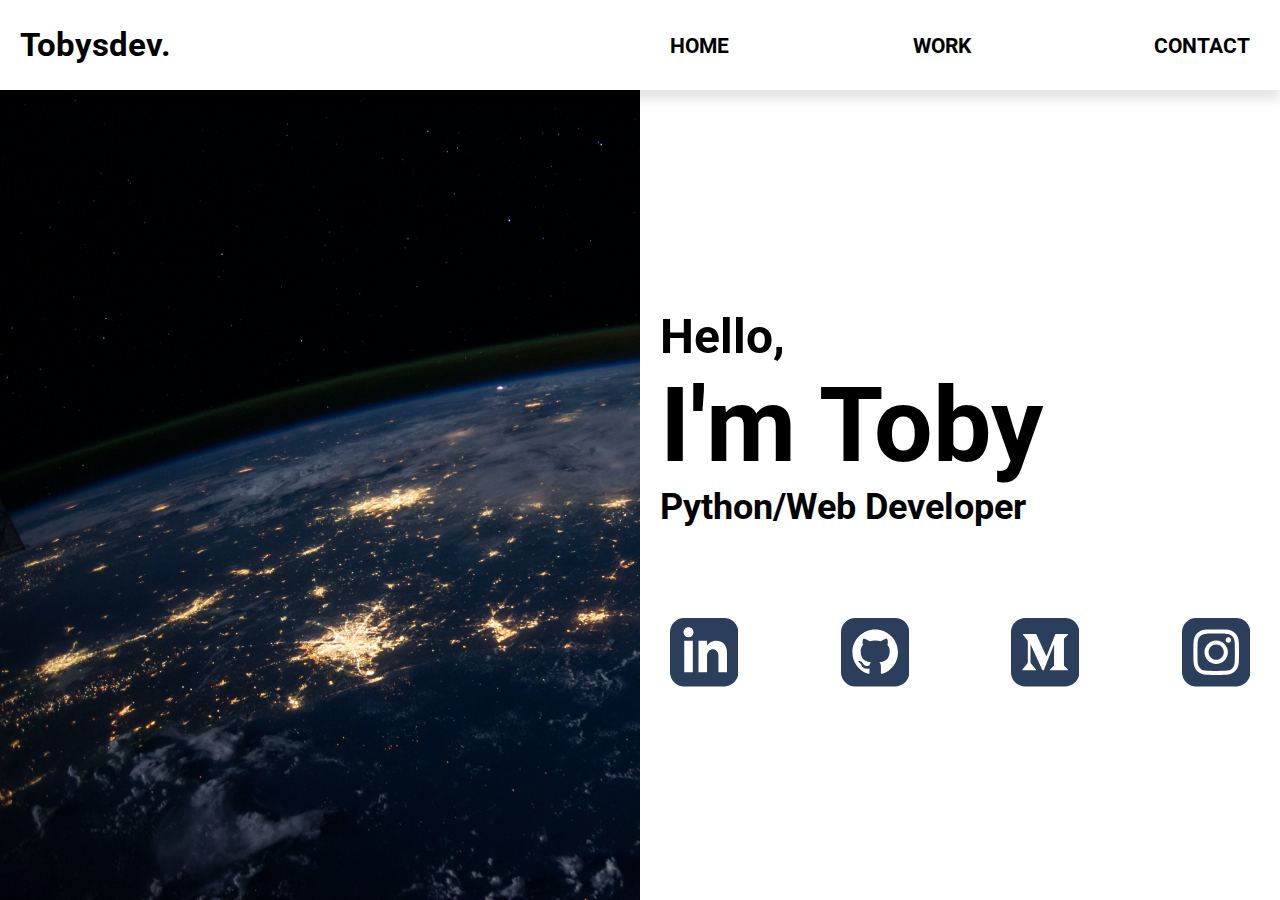
==== index.html @ dbd64f0c "first commit" ====
<!DOCTYPE html>
<html lang="en">
  <head>
    <meta charset="UTF-8" />
    <meta name="viewport" content="width=device-width, initial-scale=1.0" />
    <meta name="description" content="Python/Web Developer" />
    <meta name="robots" content="index, follow" />
    <link rel="icon" href="" />
    <link
      href="https://fonts.googleapis.com/css2?family=Roboto:wght@400;700&family=Great+Vibes&display=swap"
      rel="stylesheet"
    />
    <link rel="stylesheet" href="./styles/style.css" />
    <title>Tobysdev</title>
  </head>
  <body>
      <header class="header-content">
        <nav>
            <h1 class="logo">Tobysdev.</h1>
            <ul class="nav-links">
              <li><a href="">HOME</a></li>
              <li><a href="./work/">WORK</a></li>
              <li><a href="./contact/">CONTACT</a></li>
            </ul>
          </nav>
      </header>
      <main>
      <div class="image-content">
          <span>G</span>
      </div>
      <main class="text-content">
        <div class="intro">
          <h3>Hello,</h3>
          <h2>I'm Toby</h2>
          <h4>Python/Web Developer</h4>
        </div>
        <div class="socials">
          <a href="https://www.linkedin.com/in/tobychitty/" target="_blank"
            ><svg
              width="60"
              height="60"
              viewBox="0 0 80 80"
              fill="none"
              xmlns="http://www.w3.org/2000/svg"
            >
              <path
                d="M63.3333 0H16.6667C7.46333 0 0 7.46333 0 16.6667V63.3333C0 72.5367 7.46333 80 16.6667 80H63.3333C72.54 80 80 72.5367 80 63.3333V16.6667C80 7.46333 72.54 0 63.3333 0ZM26.6667 63.3333H16.6667V26.6667H26.6667V63.3333ZM21.6667 22.44C18.4467 22.44 15.8333 19.8067 15.8333 16.56C15.8333 13.3133 18.4467 10.68 21.6667 10.68C24.8867 10.68 27.5 13.3133 27.5 16.56C27.5 19.8067 24.89 22.44 21.6667 22.44ZM66.6667 63.3333H56.6667V44.6533C56.6667 33.4267 43.3333 34.2767 43.3333 44.6533V63.3333H33.3333V26.6667H43.3333V32.55C47.9867 23.93 66.6667 23.2933 66.6667 40.8033V63.3333Z"
                fill="#2B3E5C"
              />
            </svg>
          </a>
          <a href="https://github.com/Tobychitty" target="_blank"
            ><svg
              width="60"
              height="60"
              viewBox="0 0 80 80"
              fill="none"
              xmlns="http://www.w3.org/2000/svg"
            >
              <path
                d="M63.3334 0H16.6666C7.46334 0 0 7.46334 0 16.6666V63.3334C0 72.5367 7.46334 80 16.6666 80H63.3334C72.54 80 80 72.5367 80 63.3334V16.6666C80 7.46334 72.54 0 63.3334 0ZM48.4466 65.3C47.0967 65.56 46.6666 64.7301 46.6666 64.02V56.7033C46.6666 54.2134 45.7934 52.5934 44.8334 51.7666C50.7734 51.1066 57.0134 48.8501 57.0134 38.6101C57.0134 35.6967 55.9734 33.3167 54.2701 31.4534C54.5433 30.78 55.4567 28.0666 54.0066 24.3967C54.0066 24.3967 51.7701 23.68 46.68 27.1301C44.5466 26.5301 42.2666 26.24 40 26.2266C37.7334 26.2367 35.4534 26.5301 33.3233 27.1233C28.2301 23.6734 25.9901 24.3901 25.9901 24.3901C24.5433 28.0633 25.4567 30.7734 25.7334 31.4501C24.0266 33.3167 22.9866 35.6934 22.9866 38.6066C22.9866 48.82 29.2101 51.1101 35.1367 51.7866C34.3734 52.4534 33.6833 53.6266 33.4433 55.3534C31.92 56.0334 28.0633 57.2101 25.6833 53.1334C25.6833 53.1334 24.2734 50.5734 21.5934 50.3833C21.5934 50.3833 18.9934 50.3501 21.4101 52.0066C21.4101 52.0066 23.16 52.8266 24.3734 55.9066C24.3734 55.9066 25.9167 60.6666 33.3334 59.0534V64.0167C33.3334 64.72 32.9033 65.5466 31.5734 65.3C20.9734 61.7767 13.3333 51.78 13.3333 40C13.3333 25.2701 25.2734 13.3333 40 13.3333C54.7266 13.3333 66.6666 25.2701 66.6666 40C66.6666 51.7767 59.0367 61.7701 48.4466 65.3Z"
                fill="#2B3E5C"
              />
            </svg>
          </a>
          <a href="https://medium.com/@tobychitty" target="_blank"
            ><svg
              width="60"
              height="60"
              viewBox="0 0 80 80"
              fill="none"
              xmlns="http://www.w3.org/2000/svg"
            >
              <path
                fill-rule="evenodd"
                clip-rule="evenodd"
                d="M63.3333 80H16.6667C7.46333 80 0 72.5367 0 63.3333V16.6667C0 7.46333 7.46333 0 16.6667 0H63.3333C72.54 0 80 7.46333 80 16.6667V63.3333C80 72.5367 72.5433 79.9967 63.3333 80ZM66.5667 61.17V60.2733L62.41 56.1933C62.0433 55.9133 61.86 55.4533 61.9367 54.9967V25.0033C61.86 24.5467 62.0433 24.0867 62.41 23.8067L66.6667 19.7267V18.83H51.9267L41.42 45.04L29.4667 18.83H14.0067V19.7267L18.9867 25.7233C19.4733 26.1667 19.7233 26.8133 19.6567 27.4667V51.04C19.8033 51.89 19.5333 52.76 18.9367 53.38L13.3333 60.1733V61.07H29.22V60.1733L23.6167 53.38C23.0133 52.76 22.73 51.8967 22.8433 51.04V30.6533L36.7867 61.07H38.4067L50.3833 30.6533V54.8967C50.3833 55.5433 50.3833 55.67 49.96 56.0933L45.6533 60.2733V61.17H66.5667Z"
                fill="#2B3E5C"
              /></svg
          ></a>
          <a href="https://www.instagram.com/tobysdev/" target="_blank"
            ><svg
              width="60"
              height="60"
              viewBox="0 0 80 80"
              fill="none"
              xmlns="http://www.w3.org/2000/svg"
            >
              <path
                d="M50.7767 18.2933C47.9667 18.1667 47.12 18.14 40 18.14C32.88 18.14 32.0367 18.1667 29.2267 18.2933C21.9933 18.6233 18.6233 22.05 18.2967 29.2233C18.1667 32.0367 18.1367 32.88 18.1367 40C18.1367 47.12 18.1667 47.9633 18.2933 50.7767C18.6233 57.9367 21.98 61.3767 29.2233 61.7067C32.0333 61.8333 32.88 61.8633 40 61.8633C47.1233 61.8633 47.9667 61.8367 50.7767 61.71C58.01 61.38 61.3767 57.9467 61.7067 50.78C61.8333 47.9667 61.86 47.1233 61.86 40.0033C61.86 32.8833 61.8333 32.04 61.7067 29.23C61.3767 22.0533 58.0033 18.6233 50.7767 18.2933ZM40 53.6933C32.4367 53.6933 26.3067 47.5633 26.3067 40C26.3067 32.4367 32.44 26.3067 40 26.3067C47.56 26.3067 53.6933 32.4367 53.6933 40C53.6933 47.5633 47.5633 53.6933 40 53.6933ZM54.2367 28.9667C52.47 28.9667 51.0367 27.5333 51.0367 25.7667C51.0367 24 52.47 22.5667 54.2367 22.5667C56.0033 22.5667 57.4367 24 57.4367 25.7667C57.4367 27.5333 56.0033 28.9667 54.2367 28.9667ZM48.89 40C48.89 44.91 44.91 48.89 40 48.89C35.09 48.89 31.11 44.91 31.11 40C31.11 35.09 35.09 31.11 40 31.11C44.91 31.11 48.89 35.09 48.89 40ZM63.3333 0H16.6667C7.46333 0 0 7.46333 0 16.6667V63.3333C0 72.5367 7.46333 80 16.6667 80H63.3333C72.54 80 80 72.5367 80 63.3333V16.6667C80 7.46333 72.54 0 63.3333 0ZM66.5067 50.9933C66.0667 60.69 60.67 66.0633 50.9967 66.5067C48.15 66.6367 47.2433 66.6667 40 66.6667C32.7567 66.6667 31.8533 66.6367 29.0067 66.5067C19.3133 66.0633 13.94 60.68 13.4933 50.9933C13.3633 48.15 13.3333 47.2433 13.3333 40C13.3333 32.76 13.3633 31.85 13.4933 29.0067C13.94 19.3133 19.32 13.9367 29.0067 13.4967C31.8533 13.3633 32.7567 13.3333 40 13.3333C47.2433 13.3333 48.15 13.3633 50.9967 13.4933C60.69 13.9367 66.0733 19.33 66.5067 29.0033C66.6367 31.85 66.6667 32.76 66.6667 40C66.6667 47.2433 66.6367 48.15 66.5067 50.9933Z"
                fill="#2B3E5C"
              />
            </svg>
          </a>
        </div>
      </main>
    </section>
  </body>
</html>
---- styles/style.css ----
* {
  margin: 0;
  padding: 0;
  -webkit-box-sizing: border-box;
          box-sizing: border-box;
}

html {
  font-size: 62.5%;
  font-family: "Roboto", sans-serif;
  --header1: calc(2rem + 1vw);
  --header2: calc(4rem + 5vw);
  --header3: calc(1rem + 3vw);
  --header4: calc(1rem + 2vw);
  --text: calc(1.5rem + 0.5vw);
  --svg: calc(3rem + 3vw);
}

h1 {
  font-size: var(--header1);
}

li,
button,
label,
input,
a,
p {
  font-size: var(--text);
  color: black;
}

h2 {
  font-size: var(--header2);
}

h3 {
  font-size: var(--header3);
}

h4,
h5 {
  font-size: var(--header4);
}

ul {
  list-style: none;
}

a {
  text-decoration: none;
}

svg {
  height: var(--svg);
  width: var(--svg);
}

body {
  display: -webkit-box;
  display: -ms-flexbox;
  display: flex;
  min-height: 100vh;
  -webkit-box-orient: vertical;
  -webkit-box-direction: normal;
      -ms-flex-direction: column;
          flex-direction: column;
  -webkit-animation: opening 1s ease-in-out;
          animation: opening 1s ease-in-out;
}

.header-content {
  -webkit-box-shadow: 0px 10px 10px rgba(0, 0, 0, 0.1);
          box-shadow: 0px 10px 10px rgba(0, 0, 0, 0.1);
  z-index: 2;
  position: relative;
}

nav {
  display: -webkit-box;
  display: -ms-flexbox;
  display: flex;
  min-height: 10vh;
  -webkit-box-pack: center;
      -ms-flex-pack: center;
          justify-content: center;
  -webkit-box-align: center;
      -ms-flex-align: center;
          align-items: center;
  font-weight: bold;
}

nav .logo {
  -webkit-box-flex: 1;
      -ms-flex: 1 1 40rem;
          flex: 1 1 40rem;
  padding: 0rem 2rem;
}

nav ul {
  -webkit-box-flex: 1;
      -ms-flex: 1 1 40rem;
          flex: 1 1 40rem;
  display: -webkit-box;
  display: -ms-flexbox;
  display: flex;
  -webkit-box-pack: justify;
      -ms-flex-pack: justify;
          justify-content: space-between;
  -webkit-box-align: center;
      -ms-flex-align: center;
          align-items: center;
  padding: 0rem 3rem;
}

nav a:hover {
  color: #dbc16a;
  -webkit-transition: all ease-in-out 0.6s;
  transition: all ease-in-out 0.6s;
}

main {
  display: -webkit-box;
  display: -ms-flexbox;
  display: flex;
  min-height: 90vh;
}

.image-content {
  -webkit-box-flex: 1;
      -ms-flex: 1 1 40rem;
          flex: 1 1 40rem;
  background: url(/img/nasa-Q1p7bh3SHj8-unsplash.jpg);
  background-size: cover;
}

.text-content {
  display: -webkit-box;
  display: -ms-flexbox;
  display: flex;
  -webkit-box-orient: vertical;
  -webkit-box-direction: normal;
      -ms-flex-direction: column;
          flex-direction: column;
  -webkit-box-flex: 1;
      -ms-flex: 1 1 40rem;
          flex: 1 1 40rem;
  -webkit-box-pack: center;
      -ms-flex-pack: center;
          justify-content: center;
  -webkit-box-align: center;
      -ms-flex-align: center;
          align-items: center;
}

.text-content .intro {
  -ms-flex-item-align: start;
      align-self: flex-start;
  padding: 5rem 2rem;
}

.text-content .socials {
  display: -webkit-box;
  display: -ms-flexbox;
  display: flex;
  width: 100%;
  -webkit-box-pack: justify;
      -ms-flex-pack: justify;
          justify-content: space-between;
  padding: 4rem 3rem;
}

.text-content svg path:hover {
  fill: #c9aa46;
  -webkit-transition: all ease-in-out 0.6s;
  transition: all ease-in-out 0.6s;
}

.projects {
  width: 100%;
  margin: auto;
  min-height: 90vh;
  -webkit-box-pack: justify;
      -ms-flex-pack: justify;
          justify-content: space-between;
  -webkit-box-align: center;
      -ms-flex-align: center;
          align-items: center;
  -webkit-box-orient: horizontal;
  -webkit-box-direction: normal;
      -ms-flex-direction: row;
          flex-direction: row;
  -ms-flex-wrap: wrap;
      flex-wrap: wrap;
  text-align: center;
  margin-bottom: 5rem;
}

.projects h4 {
  margin: 2rem 5rem;
  padding: 2rem 5rem;
}

.projects img {
  width: 40%;
}

.travelly,
.elena,
.path-finder,
.rain-analysis {
  -webkit-box-flex: 1;
      -ms-flex: 1 1 10rem;
          flex: 1 1 10rem;
}

.contact-form {
  min-height: 70vh;
  width: 100%;
  display: -webkit-box;
  display: -ms-flexbox;
  display: flex;
  -webkit-box-pack: center;
      -ms-flex-pack: center;
          justify-content: center;
  -webkit-box-align: center;
      -ms-flex-align: center;
          align-items: center;
  -webkit-box-orient: horizontal;
  -webkit-box-direction: normal;
      -ms-flex-direction: row;
          flex-direction: row;
  margin: 2rem 0rem;
  font-weight: bold;
}

.contact-form form {
  padding: 3rem 10rem;
  -webkit-box-shadow: 0px 10px 10px rgba(0, 0, 0, 0.2), 0px 20px 40px rgba(0, 0, 0, 0.2);
          box-shadow: 0px 10px 10px rgba(0, 0, 0, 0.2), 0px 20px 40px rgba(0, 0, 0, 0.2);
  display: -webkit-box;
  display: -ms-flexbox;
  display: flex;
  -webkit-box-pack: center;
      -ms-flex-pack: center;
          justify-content: center;
  -webkit-box-align: center;
      -ms-flex-align: center;
          align-items: center;
  -webkit-box-orient: vertical;
  -webkit-box-direction: normal;
      -ms-flex-direction: column;
          flex-direction: column;
  border-radius: 2rem;
}

.contact-form form input,
.contact-form form textarea {
  margin: 2rem;
}

.contact-form form input:focus,
.contact-form form textarea:focus {
  outline: 2px solid black;
}

.contact-form form textarea {
  font-size: 2rem;
}

.contact-form form button {
  width: 80%;
  padding: 1rem;
  background: #3e6eb6;
  color: white;
}

.contact-form form button:focus, .contact-form form button:hover {
  background: #2c528a;
}

@media screen and (max-width: 591px) {
  nav {
    min-height: 15vh;
    text-align: center;
    -ms-flex-wrap: wrap;
        flex-wrap: wrap;
  }
  .logo {
    padding: 1rem;
  }
  .socials {
    -ms-flex-wrap: wrap;
        flex-wrap: wrap;
    -ms-flex-pack: distribute;
        justify-content: space-around;
  }
  .socials a {
    padding: 1rem;
  }
}

@-webkit-keyframes opening {
  from {
    opacity: 0;
  }
  to {
    opacity: 1;
  }
}

@keyframes opening {
  from {
    opacity: 0;
  }
  to {
    opacity: 1;
  }
}
/*# sourceMappingURL=style.css.map */
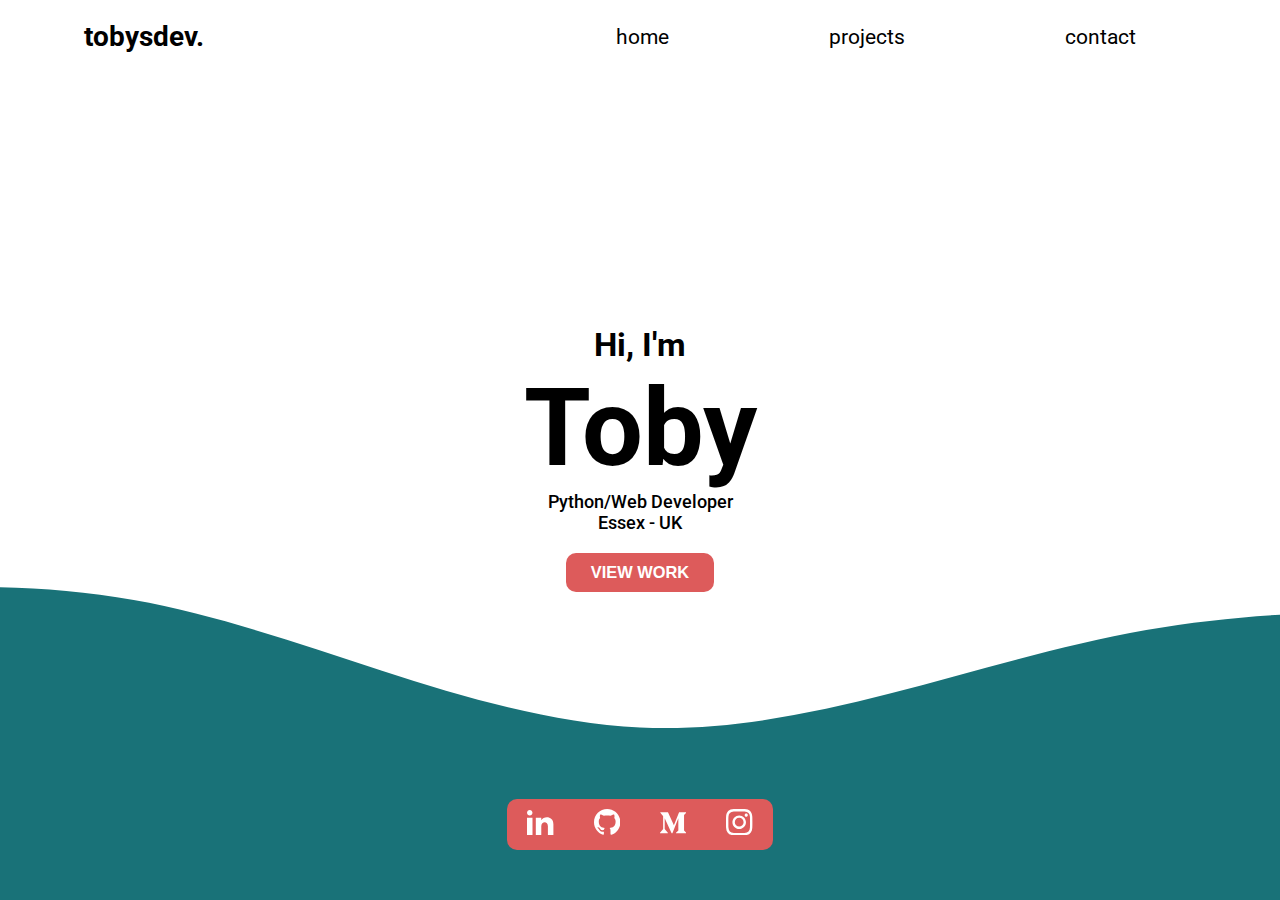
==== commit 200c17f3: "New Look" ====
--- a/index.html
+++ b/index.html
@@ -10,90 +10,86 @@
       href="https://fonts.googleapis.com/css2?family=Roboto:wght@400;700&family=Great+Vibes&display=swap"
       rel="stylesheet"
     />
+    <link
+      href="https://fonts.googleapis.com/css2?family=Work+Sans&display=swap"
+      rel="stylesheet"
+    />
     <link rel="stylesheet" href="./styles/style.css" />
     <title>Tobysdev</title>
   </head>
   <body>
-      <header class="header-content">
-        <nav>
-            <h1 class="logo">Tobysdev.</h1>
-            <ul class="nav-links">
-              <li><a href="">HOME</a></li>
-              <li><a href="./work/">WORK</a></li>
-              <li><a href="./contact/">CONTACT</a></li>
-            </ul>
-          </nav>
-      </header>
-      <main>
-      <div class="image-content">
-          <span>G</span>
-      </div>
-      <main class="text-content">
+    <header class="header-content">
+      <nav>
+        <h1 class="logo">tobysdev.</h1>
+        <ul class="nav-links">
+          <li><a href="">home</a></li>
+          <li><a href="./work/">projects</a></li>
+          <li><a href="./contact/">contact</a></li>
+        </ul>
+      </nav>
+    </header>
+    <main>
+      <section id="hero">
         <div class="intro">
-          <h3>Hello,</h3>
-          <h2>I'm Toby</h2>
-          <h4>Python/Web Developer</h4>
+          <h3>Hi, I'm</h3>
+          <h2>Toby</h2>
+          <h5>Python/Web Developer</h5>
+          <h5>Essex - UK</h5>
+          <a href="./work/"><button class="more">VIEW WORK</button></a>
+        </div>
+        <div class="wave">
+          <span></span>
         </div>
         <div class="socials">
           <a href="https://www.linkedin.com/in/tobychitty/" target="_blank"
             ><svg
-              width="60"
-              height="60"
-              viewBox="0 0 80 80"
-              fill="none"
               xmlns="http://www.w3.org/2000/svg"
+              width="24"
+              height="24"
+              viewBox="0 0 24 24"
             >
               <path
-                d="M63.3333 0H16.6667C7.46333 0 0 7.46333 0 16.6667V63.3333C0 72.5367 7.46333 80 16.6667 80H63.3333C72.54 80 80 72.5367 80 63.3333V16.6667C80 7.46333 72.54 0 63.3333 0ZM26.6667 63.3333H16.6667V26.6667H26.6667V63.3333ZM21.6667 22.44C18.4467 22.44 15.8333 19.8067 15.8333 16.56C15.8333 13.3133 18.4467 10.68 21.6667 10.68C24.8867 10.68 27.5 13.3133 27.5 16.56C27.5 19.8067 24.89 22.44 21.6667 22.44ZM66.6667 63.3333H56.6667V44.6533C56.6667 33.4267 43.3333 34.2767 43.3333 44.6533V63.3333H33.3333V26.6667H43.3333V32.55C47.9867 23.93 66.6667 23.2933 66.6667 40.8033V63.3333Z"
-                fill="#2B3E5C"
+                d="M4.98 3.5c0 1.381-1.11 2.5-2.48 2.5s-2.48-1.119-2.48-2.5c0-1.38 1.11-2.5 2.48-2.5s2.48 1.12 2.48 2.5zm.02 4.5h-5v16h5v-16zm7.982 0h-4.968v16h4.969v-8.399c0-4.67 6.029-5.052 6.029 0v8.399h4.988v-10.131c0-7.88-8.922-7.593-11.018-3.714v-2.155z"
               />
             </svg>
           </a>
           <a href="https://github.com/Tobychitty" target="_blank"
             ><svg
-              width="60"
-              height="60"
-              viewBox="0 0 80 80"
-              fill="none"
               xmlns="http://www.w3.org/2000/svg"
+              width="24"
+              height="24"
+              viewBox="0 0 24 24"
             >
               <path
-                d="M63.3334 0H16.6666C7.46334 0 0 7.46334 0 16.6666V63.3334C0 72.5367 7.46334 80 16.6666 80H63.3334C72.54 80 80 72.5367 80 63.3334V16.6666C80 7.46334 72.54 0 63.3334 0ZM48.4466 65.3C47.0967 65.56 46.6666 64.7301 46.6666 64.02V56.7033C46.6666 54.2134 45.7934 52.5934 44.8334 51.7666C50.7734 51.1066 57.0134 48.8501 57.0134 38.6101C57.0134 35.6967 55.9734 33.3167 54.2701 31.4534C54.5433 30.78 55.4567 28.0666 54.0066 24.3967C54.0066 24.3967 51.7701 23.68 46.68 27.1301C44.5466 26.5301 42.2666 26.24 40 26.2266C37.7334 26.2367 35.4534 26.5301 33.3233 27.1233C28.2301 23.6734 25.9901 24.3901 25.9901 24.3901C24.5433 28.0633 25.4567 30.7734 25.7334 31.4501C24.0266 33.3167 22.9866 35.6934 22.9866 38.6066C22.9866 48.82 29.2101 51.1101 35.1367 51.7866C34.3734 52.4534 33.6833 53.6266 33.4433 55.3534C31.92 56.0334 28.0633 57.2101 25.6833 53.1334C25.6833 53.1334 24.2734 50.5734 21.5934 50.3833C21.5934 50.3833 18.9934 50.3501 21.4101 52.0066C21.4101 52.0066 23.16 52.8266 24.3734 55.9066C24.3734 55.9066 25.9167 60.6666 33.3334 59.0534V64.0167C33.3334 64.72 32.9033 65.5466 31.5734 65.3C20.9734 61.7767 13.3333 51.78 13.3333 40C13.3333 25.2701 25.2734 13.3333 40 13.3333C54.7266 13.3333 66.6666 25.2701 66.6666 40C66.6666 51.7767 59.0367 61.7701 48.4466 65.3Z"
-                fill="#2B3E5C"
+                d="M12 0c-6.626 0-12 5.373-12 12 0 5.302 3.438 9.8 8.207 11.387.599.111.793-.261.793-.577v-2.234c-3.338.726-4.033-1.416-4.033-1.416-.546-1.387-1.333-1.756-1.333-1.756-1.089-.745.083-.729.083-.729 1.205.084 1.839 1.237 1.839 1.237 1.07 1.834 2.807 1.304 3.492.997.107-.775.418-1.305.762-1.604-2.665-.305-5.467-1.334-5.467-5.931 0-1.311.469-2.381 1.236-3.221-.124-.303-.535-1.524.117-3.176 0 0 1.008-.322 3.301 1.23.957-.266 1.983-.399 3.003-.404 1.02.005 2.047.138 3.006.404 2.291-1.552 3.297-1.23 3.297-1.23.653 1.653.242 2.874.118 3.176.77.84 1.235 1.911 1.235 3.221 0 4.609-2.807 5.624-5.479 5.921.43.372.823 1.102.823 2.222v3.293c0 .319.192.694.801.576 4.765-1.589 8.199-6.086 8.199-11.386 0-6.627-5.373-12-12-12z"
               />
             </svg>
           </a>
           <a href="https://medium.com/@tobychitty" target="_blank"
             ><svg
-              width="60"
-              height="60"
-              viewBox="0 0 80 80"
-              fill="none"
+              width="24"
+              height="24"
               xmlns="http://www.w3.org/2000/svg"
+              viewBox="0 0 24 24"
             >
               <path
-                fill-rule="evenodd"
-                clip-rule="evenodd"
-                d="M63.3333 80H16.6667C7.46333 80 0 72.5367 0 63.3333V16.6667C0 7.46333 7.46333 0 16.6667 0H63.3333C72.54 0 80 7.46333 80 16.6667V63.3333C80 72.5367 72.5433 79.9967 63.3333 80ZM66.5667 61.17V60.2733L62.41 56.1933C62.0433 55.9133 61.86 55.4533 61.9367 54.9967V25.0033C61.86 24.5467 62.0433 24.0867 62.41 23.8067L66.6667 19.7267V18.83H51.9267L41.42 45.04L29.4667 18.83H14.0067V19.7267L18.9867 25.7233C19.4733 26.1667 19.7233 26.8133 19.6567 27.4667V51.04C19.8033 51.89 19.5333 52.76 18.9367 53.38L13.3333 60.1733V61.07H29.22V60.1733L23.6167 53.38C23.0133 52.76 22.73 51.8967 22.8433 51.04V30.6533L36.7867 61.07H38.4067L50.3833 30.6533V54.8967C50.3833 55.5433 50.3833 55.67 49.96 56.0933L45.6533 60.2733V61.17H66.5667Z"
-                fill="#2B3E5C"
+                d="M2.846 6.887c.03-.295-.083-.586-.303-.784l-2.24-2.7v-.403h6.958l5.378 11.795 4.728-11.795h6.633v.403l-1.916 1.837c-.165.126-.247.333-.213.538v13.498c-.034.204.048.411.213.537l1.871 1.837v.403h-9.412v-.403l1.939-1.882c.19-.19.19-.246.19-.537v-10.91l-5.389 13.688h-.728l-6.275-13.688v9.174c-.052.385.076.774.347 1.052l2.521 3.058v.404h-7.148v-.404l2.521-3.058c.27-.279.39-.67.325-1.052v-10.608z"
               /></svg
           ></a>
           <a href="https://www.instagram.com/tobysdev/" target="_blank"
             ><svg
-              width="60"
-              height="60"
-              viewBox="0 0 80 80"
-              fill="none"
               xmlns="http://www.w3.org/2000/svg"
+              width="24"
+              height="24"
+              viewBox="0 0 24 24"
             >
               <path
-                d="M50.7767 18.2933C47.9667 18.1667 47.12 18.14 40 18.14C32.88 18.14 32.0367 18.1667 29.2267 18.2933C21.9933 18.6233 18.6233 22.05 18.2967 29.2233C18.1667 32.0367 18.1367 32.88 18.1367 40C18.1367 47.12 18.1667 47.9633 18.2933 50.7767C18.6233 57.9367 21.98 61.3767 29.2233 61.7067C32.0333 61.8333 32.88 61.8633 40 61.8633C47.1233 61.8633 47.9667 61.8367 50.7767 61.71C58.01 61.38 61.3767 57.9467 61.7067 50.78C61.8333 47.9667 61.86 47.1233 61.86 40.0033C61.86 32.8833 61.8333 32.04 61.7067 29.23C61.3767 22.0533 58.0033 18.6233 50.7767 18.2933ZM40 53.6933C32.4367 53.6933 26.3067 47.5633 26.3067 40C26.3067 32.4367 32.44 26.3067 40 26.3067C47.56 26.3067 53.6933 32.4367 53.6933 40C53.6933 47.5633 47.5633 53.6933 40 53.6933ZM54.2367 28.9667C52.47 28.9667 51.0367 27.5333 51.0367 25.7667C51.0367 24 52.47 22.5667 54.2367 22.5667C56.0033 22.5667 57.4367 24 57.4367 25.7667C57.4367 27.5333 56.0033 28.9667 54.2367 28.9667ZM48.89 40C48.89 44.91 44.91 48.89 40 48.89C35.09 48.89 31.11 44.91 31.11 40C31.11 35.09 35.09 31.11 40 31.11C44.91 31.11 48.89 35.09 48.89 40ZM63.3333 0H16.6667C7.46333 0 0 7.46333 0 16.6667V63.3333C0 72.5367 7.46333 80 16.6667 80H63.3333C72.54 80 80 72.5367 80 63.3333V16.6667C80 7.46333 72.54 0 63.3333 0ZM66.5067 50.9933C66.0667 60.69 60.67 66.0633 50.9967 66.5067C48.15 66.6367 47.2433 66.6667 40 66.6667C32.7567 66.6667 31.8533 66.6367 29.0067 66.5067C19.3133 66.0633 13.94 60.68 13.4933 50.9933C13.3633 48.15 13.3333 47.2433 13.3333 40C13.3333 32.76 13.3633 31.85 13.4933 29.0067C13.94 19.3133 19.32 13.9367 29.0067 13.4967C31.8533 13.3633 32.7567 13.3333 40 13.3333C47.2433 13.3333 48.15 13.3633 50.9967 13.4933C60.69 13.9367 66.0733 19.33 66.5067 29.0033C66.6367 31.85 66.6667 32.76 66.6667 40C66.6667 47.2433 66.6367 48.15 66.5067 50.9933Z"
-                fill="#2B3E5C"
+                d="M12 2.163c3.204 0 3.584.012 4.85.07 3.252.148 4.771 1.691 4.919 4.919.058 1.265.069 1.645.069 4.849 0 3.205-.012 3.584-.069 4.849-.149 3.225-1.664 4.771-4.919 4.919-1.266.058-1.644.07-4.85.07-3.204 0-3.584-.012-4.849-.07-3.26-.149-4.771-1.699-4.919-4.92-.058-1.265-.07-1.644-.07-4.849 0-3.204.013-3.583.07-4.849.149-3.227 1.664-4.771 4.919-4.919 1.266-.057 1.645-.069 4.849-.069zm0-2.163c-3.259 0-3.667.014-4.947.072-4.358.2-6.78 2.618-6.98 6.98-.059 1.281-.073 1.689-.073 4.948 0 3.259.014 3.668.072 4.948.2 4.358 2.618 6.78 6.98 6.98 1.281.058 1.689.072 4.948.072 3.259 0 3.668-.014 4.948-.072 4.354-.2 6.782-2.618 6.979-6.98.059-1.28.073-1.689.073-4.948 0-3.259-.014-3.667-.072-4.947-.196-4.354-2.617-6.78-6.979-6.98-1.281-.059-1.69-.073-4.949-.073zm0 5.838c-3.403 0-6.162 2.759-6.162 6.162s2.759 6.163 6.162 6.163 6.162-2.759 6.162-6.163c0-3.403-2.759-6.162-6.162-6.162zm0 10.162c-2.209 0-4-1.79-4-4 0-2.209 1.791-4 4-4s4 1.791 4 4c0 2.21-1.791 4-4 4zm6.406-11.845c-.796 0-1.441.645-1.441 1.44s.645 1.44 1.441 1.44c.795 0 1.439-.645 1.439-1.44s-.644-1.44-1.439-1.44z"
               />
             </svg>
           </a>
         </div>
-      </main>
-    </section>
+      </section>
+    </main>
   </body>
 </html>
--- a/styles/style.css
+++ b/styles/style.css
@@ -8,12 +8,16 @@
 html {
   font-size: 62.5%;
   font-family: "Roboto", sans-serif;
-  --header1: calc(2rem + 1vw);
-  --header2: calc(4rem + 5vw);
-  --header3: calc(1rem + 3vw);
-  --header4: calc(1rem + 2vw);
+  font-weight: normal;
+  --header1: calc(1.5rem + 1vw);
+  --header2: calc(7rem + 3vw);
+  --header3: calc(2rem + 1vw);
+  --header4: calc(2rem + 0.5vw);
+  --header5: calc(0.8rem + 1rem);
   --text: calc(1.5rem + 0.5vw);
-  --svg: calc(3rem + 3vw);
+  --svg: calc(2rem + 0.5vw);
+  --button: calc(1rem + 0.5vw);
+  --project-image: calc(15rem + 5vw);
 }
 
 h1 {
@@ -21,7 +25,6 @@
 }
 
 li,
-button,
 label,
 input,
 a,
@@ -30,6 +33,10 @@
   color: black;
 }
 
+button {
+  font-size: var(--button);
+}
+
 h2 {
   font-size: var(--header2);
 }
@@ -38,9 +45,13 @@
   font-size: var(--header3);
 }
 
-h4,
+h4 {
+  font-size: var(--header4);
+}
+
 h5 {
-  font-size: var(--header4);
+  font-size: var(--header5);
+  font-weight: 500;
 }
 
 ul {
@@ -56,133 +67,200 @@
   width: var(--svg);
 }
 
+.header-content {
+  width: 90vw;
+  margin: auto;
+  -webkit-box-align: center;
+      -ms-flex-align: center;
+          align-items: center;
+  -webkit-box-pack: center;
+      -ms-flex-pack: center;
+          justify-content: center;
+  min-height: 10vh;
+}
+
+nav {
+  display: -webkit-box;
+  display: -ms-flexbox;
+  display: flex;
+  width: 100%;
+  height: 100%;
+  -webkit-box-align: center;
+      -ms-flex-align: center;
+          align-items: center;
+  -ms-flex-wrap: wrap;
+      flex-wrap: wrap;
+}
+
+nav .logo {
+  display: -webkit-box;
+  display: -ms-flexbox;
+  display: flex;
+  -webkit-box-flex: 1;
+      -ms-flex: 1 1;
+          flex: 1 1;
+  padding: 2rem 2rem;
+}
+
+nav .nav-links {
+  display: -webkit-box;
+  display: -ms-flexbox;
+  display: flex;
+  -webkit-box-flex: 1;
+      -ms-flex: 1 1;
+          flex: 1 1;
+  -webkit-box-pack: center;
+      -ms-flex-pack: center;
+          justify-content: center;
+}
+
+nav .nav-links li {
+  padding: 2rem 5rem;
+}
+
+nav .nav-links li a {
+  padding: 0.5rem 3rem;
+  border-radius: 2rem;
+}
+
+nav .nav-links li a:hover, nav .nav-links li a:focus {
+  background: #dd5b5b;
+  color: white;
+  cursor: pointer;
+}
+
 body {
-  display: -webkit-box;
-  display: -ms-flexbox;
-  display: flex;
-  min-height: 100vh;
+  -webkit-animation: opening 1s ease-in-out;
+          animation: opening 1s ease-in-out;
+}
+
+#hero {
+  min-height: 90vh;
+  display: -webkit-box;
+  display: -ms-flexbox;
+  display: flex;
   -webkit-box-orient: vertical;
   -webkit-box-direction: normal;
       -ms-flex-direction: column;
           flex-direction: column;
-  -webkit-animation: opening 1s ease-in-out;
-          animation: opening 1s ease-in-out;
-}
-
-.header-content {
-  -webkit-box-shadow: 0px 10px 10px rgba(0, 0, 0, 0.1);
-          box-shadow: 0px 10px 10px rgba(0, 0, 0, 0.1);
-  z-index: 2;
+  padding: 5rem 0rem;
   position: relative;
 }
 
-nav {
-  display: -webkit-box;
-  display: -ms-flexbox;
-  display: flex;
-  min-height: 10vh;
-  -webkit-box-pack: center;
-      -ms-flex-pack: center;
-          justify-content: center;
-  -webkit-box-align: center;
-      -ms-flex-align: center;
-          align-items: center;
-  font-weight: bold;
-}
-
-nav .logo {
+#hero .intro {
+  display: -webkit-box;
+  display: -ms-flexbox;
+  display: flex;
   -webkit-box-flex: 1;
       -ms-flex: 1 1 40rem;
           flex: 1 1 40rem;
-  padding: 0rem 2rem;
-}
-
-nav ul {
-  -webkit-box-flex: 1;
-      -ms-flex: 1 1 40rem;
-          flex: 1 1 40rem;
-  display: -webkit-box;
-  display: -ms-flexbox;
-  display: flex;
-  -webkit-box-pack: justify;
-      -ms-flex-pack: justify;
-          justify-content: space-between;
-  -webkit-box-align: center;
-      -ms-flex-align: center;
-          align-items: center;
-  padding: 0rem 3rem;
-}
-
-nav a:hover {
-  color: #dbc16a;
-  -webkit-transition: all ease-in-out 0.6s;
-  transition: all ease-in-out 0.6s;
-}
-
-main {
-  display: -webkit-box;
-  display: -ms-flexbox;
-  display: flex;
-  min-height: 90vh;
-}
-
-.image-content {
-  -webkit-box-flex: 1;
-      -ms-flex: 1 1 40rem;
-          flex: 1 1 40rem;
-  background: url(/img/nasa-Q1p7bh3SHj8-unsplash.jpg);
-  background-size: cover;
-}
-
-.text-content {
-  display: -webkit-box;
-  display: -ms-flexbox;
-  display: flex;
   -webkit-box-orient: vertical;
   -webkit-box-direction: normal;
       -ms-flex-direction: column;
           flex-direction: column;
-  -webkit-box-flex: 1;
-      -ms-flex: 1 1 40rem;
-          flex: 1 1 40rem;
-  -webkit-box-pack: center;
-      -ms-flex-pack: center;
-          justify-content: center;
-  -webkit-box-align: center;
-      -ms-flex-align: center;
-          align-items: center;
-}
-
-.text-content .intro {
-  -ms-flex-item-align: start;
-      align-self: flex-start;
-  padding: 5rem 2rem;
-}
-
-.text-content .socials {
-  display: -webkit-box;
-  display: -ms-flexbox;
-  display: flex;
+  -webkit-box-align: center;
+      -ms-flex-align: center;
+          align-items: center;
+  -webkit-box-pack: center;
+      -ms-flex-pack: center;
+          justify-content: center;
+  z-index: 2;
+}
+
+#hero .intro .more {
+  color: white;
+  font-weight: bold;
+  background: #dd5b5b;
+  padding: 1rem 2.5rem;
+  margin: 2rem;
+  border: none;
+  border-radius: 1rem;
+  z-index: 2;
+}
+
+#hero .intro .more:hover {
+  background: #ca2929;
+  cursor: pointer;
+}
+
+#hero .wave {
+  position: absolute;
+  background: url(../img/wave4.svg);
+  background-repeat: no-repeat;
+  background-position: bottom;
+  background-size: cover;
+  bottom: 0;
+  height: 50vh;
   width: 100%;
-  -webkit-box-pack: justify;
-      -ms-flex-pack: justify;
-          justify-content: space-between;
-  padding: 4rem 3rem;
-}
-
-.text-content svg path:hover {
-  fill: #c9aa46;
-  -webkit-transition: all ease-in-out 0.6s;
-  transition: all ease-in-out 0.6s;
+  margin: auto;
+  z-index: 1;
+}
+
+#hero .socials {
+  width: -webkit-fit-content;
+  width: -moz-fit-content;
+  width: fit-content;
+  margin: auto;
+  display: -webkit-box;
+  display: -ms-flexbox;
+  display: flex;
+  -webkit-box-pack: center;
+      -ms-flex-pack: center;
+          justify-content: center;
+  background: #dd5b5b;
+  border-radius: 1rem;
+  z-index: 2;
+}
+
+#hero .socials a {
+  padding: 1rem 2rem;
+}
+
+#hero .socials a:hover {
+  background: #ca2929;
+  border-radius: 1rem;
+}
+
+#hero .socials a svg path {
+  fill: white;
+}
+
+#projects-main {
+  position: relative;
+}
+
+#projects-main .wave2 {
+  position: absolute;
+  background: url(../img/wave4.svg);
+  background-repeat: no-repeat;
+  background-position: top;
+  background-size: cover;
+  top: 0;
+  height: 50%;
+  width: 100%;
+  margin: auto;
+  z-index: -1;
+}
+
+#projects-main .color-fill {
+  position: absolute;
+  background: #197278;
+  background-position: bottom;
+  bottom: 0;
+  height: 60%;
+  width: 100%;
+  z-index: -1;
 }
 
 .projects {
-  width: 100%;
+  display: -webkit-box;
+  display: -ms-flexbox;
+  display: flex;
+  width: 90%;
   margin: auto;
   min-height: 90vh;
-  -webkit-box-pack: justify;
-      -ms-flex-pack: justify;
-          justify-content: space-between;
+  -ms-flex-pack: distribute;
+      justify-content: space-around;
   -webkit-box-align: center;
       -ms-flex-align: center;
           align-items: center;
@@ -193,30 +271,99 @@
   -ms-flex-wrap: wrap;
       flex-wrap: wrap;
   text-align: center;
-  margin-bottom: 5rem;
-}
-
-.projects h4 {
-  margin: 2rem 5rem;
-  padding: 2rem 5rem;
-}
-
-.projects img {
-  width: 40%;
-}
-
-.travelly,
-.elena,
-.path-finder,
-.rain-analysis {
-  -webkit-box-flex: 1;
-      -ms-flex: 1 1 10rem;
-          flex: 1 1 10rem;
+  padding-bottom: 2rem;
+}
+
+.projects .project {
+  height: 30rem;
+  width: 30rem;
+  display: -webkit-box;
+  display: -ms-flexbox;
+  display: flex;
+  -webkit-box-orient: vertical;
+  -webkit-box-direction: normal;
+      -ms-flex-direction: column;
+          flex-direction: column;
+  margin: 5rem 1.5rem;
+  background: white;
+  border-radius: 1rem;
+}
+
+.projects .project:hover .card-img svg {
+  fill: white;
+  -webkit-transition: ease-in-out 0.5s;
+  transition: ease-in-out 0.5s;
+}
+
+.projects .project .card-img {
+  display: -webkit-box;
+  display: -ms-flexbox;
+  display: flex;
+  -webkit-box-align: center;
+      -ms-flex-align: center;
+          align-items: center;
+  -webkit-box-pack: center;
+      -ms-flex-pack: center;
+          justify-content: center;
+  height: 50%;
+  width: 100%;
+  background: #dd5b5b;
+  border-radius: 1rem 1rem 0rem 0rem;
+}
+
+.projects .project .card-img svg {
+  height: 50%;
+  width: 50%;
+  fill: white;
+}
+
+.projects .project .card-text {
+  height: 100%;
+  display: -webkit-box;
+  display: -ms-flexbox;
+  display: flex;
+  -webkit-box-align: center;
+      -ms-flex-align: center;
+          align-items: center;
+  -webkit-box-pack: center;
+      -ms-flex-pack: center;
+          justify-content: center;
+}
+
+.projects .project .card-text h4 {
+  font-weight: 500;
+  margin: 0rem 2rem;
+}
+
+.contact-main {
+  display: -webkit-box;
+  display: -ms-flexbox;
+  display: flex;
+  -webkit-box-pack: center;
+      -ms-flex-pack: center;
+          justify-content: center;
+  margin-top: 3rem;
+}
+
+.contact-main .wave {
+  position: absolute;
+  background: url(../img/wave4.svg);
+  background-repeat: no-repeat;
+  background-position: bottom;
+  background-size: cover;
+  bottom: 0;
+  height: 50vh;
+  width: 100%;
+  margin: auto;
+  z-index: -5;
 }
 
 .contact-form {
-  min-height: 70vh;
-  width: 100%;
+  min-height: 60vh;
+  width: -webkit-fit-content;
+  width: -moz-fit-content;
+  width: fit-content;
+  margin: auto;
   display: -webkit-box;
   display: -ms-flexbox;
   display: flex;
@@ -232,6 +379,8 @@
           flex-direction: row;
   margin: 2rem 0rem;
   font-weight: bold;
+  background: white;
+  border-radius: 2rem;
 }
 
 .contact-form form {
@@ -265,29 +414,34 @@
 }
 
 .contact-form form textarea {
-  font-size: 2rem;
+  font-size: 1.5rem;
+  font-family: "Roboto", sans-serif;
 }
 
 .contact-form form button {
   width: 80%;
   padding: 1rem;
-  background: #3e6eb6;
+  background: #dd5b5b;
   color: white;
+  border: none;
+  border-radius: 1rem;
+  font-weight: bold;
 }
 
 .contact-form form button:focus, .contact-form form button:hover {
-  background: #2c528a;
-}
-
-@media screen and (max-width: 591px) {
-  nav {
-    min-height: 15vh;
-    text-align: center;
-    -ms-flex-wrap: wrap;
-        flex-wrap: wrap;
+  background: #ca2929;
+}
+
+@media screen and (max-width: 898px) {
+  .header-content {
+    width: 100%;
+    margin: auto;
   }
   .logo {
-    padding: 1rem;
+    width: 100vw;
+    -webkit-box-pack: center;
+        -ms-flex-pack: center;
+            justify-content: center;
   }
   .socials {
     -ms-flex-wrap: wrap;
@@ -300,6 +454,57 @@
   }
 }
 
+@media screen and (max-width: 733px) {
+  #projects-main {
+    background: -webkit-gradient(linear, left top, left bottom, from(white), to(#e4e4e4));
+    background: linear-gradient(white, #e4e4e4);
+  }
+  nav {
+    width: 100vw;
+  }
+  .nav-links {
+    width: 100vw;
+  }
+  .nav-links li {
+    width: 31%;
+    margin: auto;
+    display: -webkit-box;
+    display: -ms-flexbox;
+    display: flex;
+    -webkit-box-pack: space-evenly;
+        -ms-flex-pack: space-evenly;
+            justify-content: space-evenly;
+    padding: 0rem;
+    overflow: hidden;
+  }
+  .projects {
+    width: 100%;
+    margin: auto;
+  }
+  .projects .project {
+    height: 22rem;
+    width: 22rem;
+  }
+}
+
+@media screen and (max-width: 461px) {
+  .contact-main {
+    margin-top: 0rem;
+  }
+  .contact-form {
+    width: 95vw;
+    margin-top: 1rem;
+  }
+  .contact-form form {
+    width: 100%;
+    padding: 2rem;
+  }
+  .contact-form form input,
+  .contact-form form textarea {
+    margin: 1rem;
+  }
+}
+
 @-webkit-keyframes opening {
   from {
     opacity: 0;
